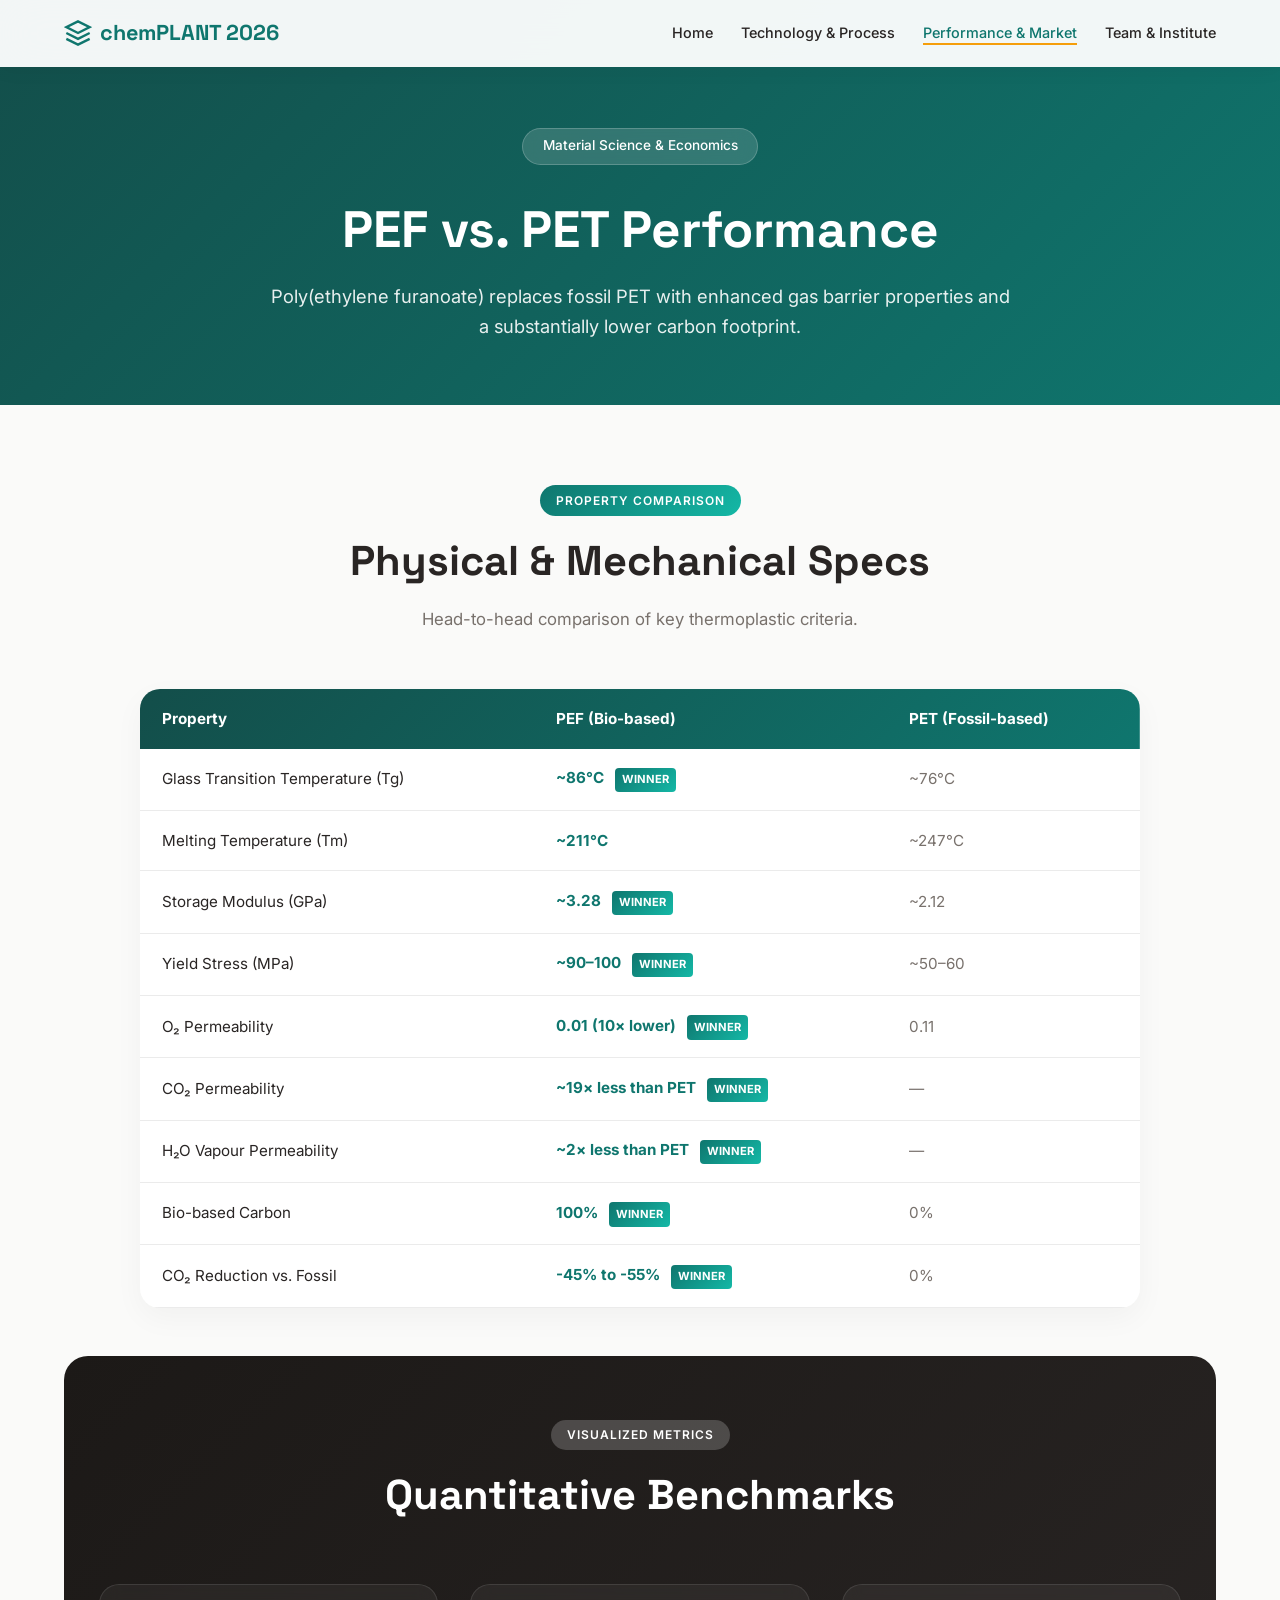
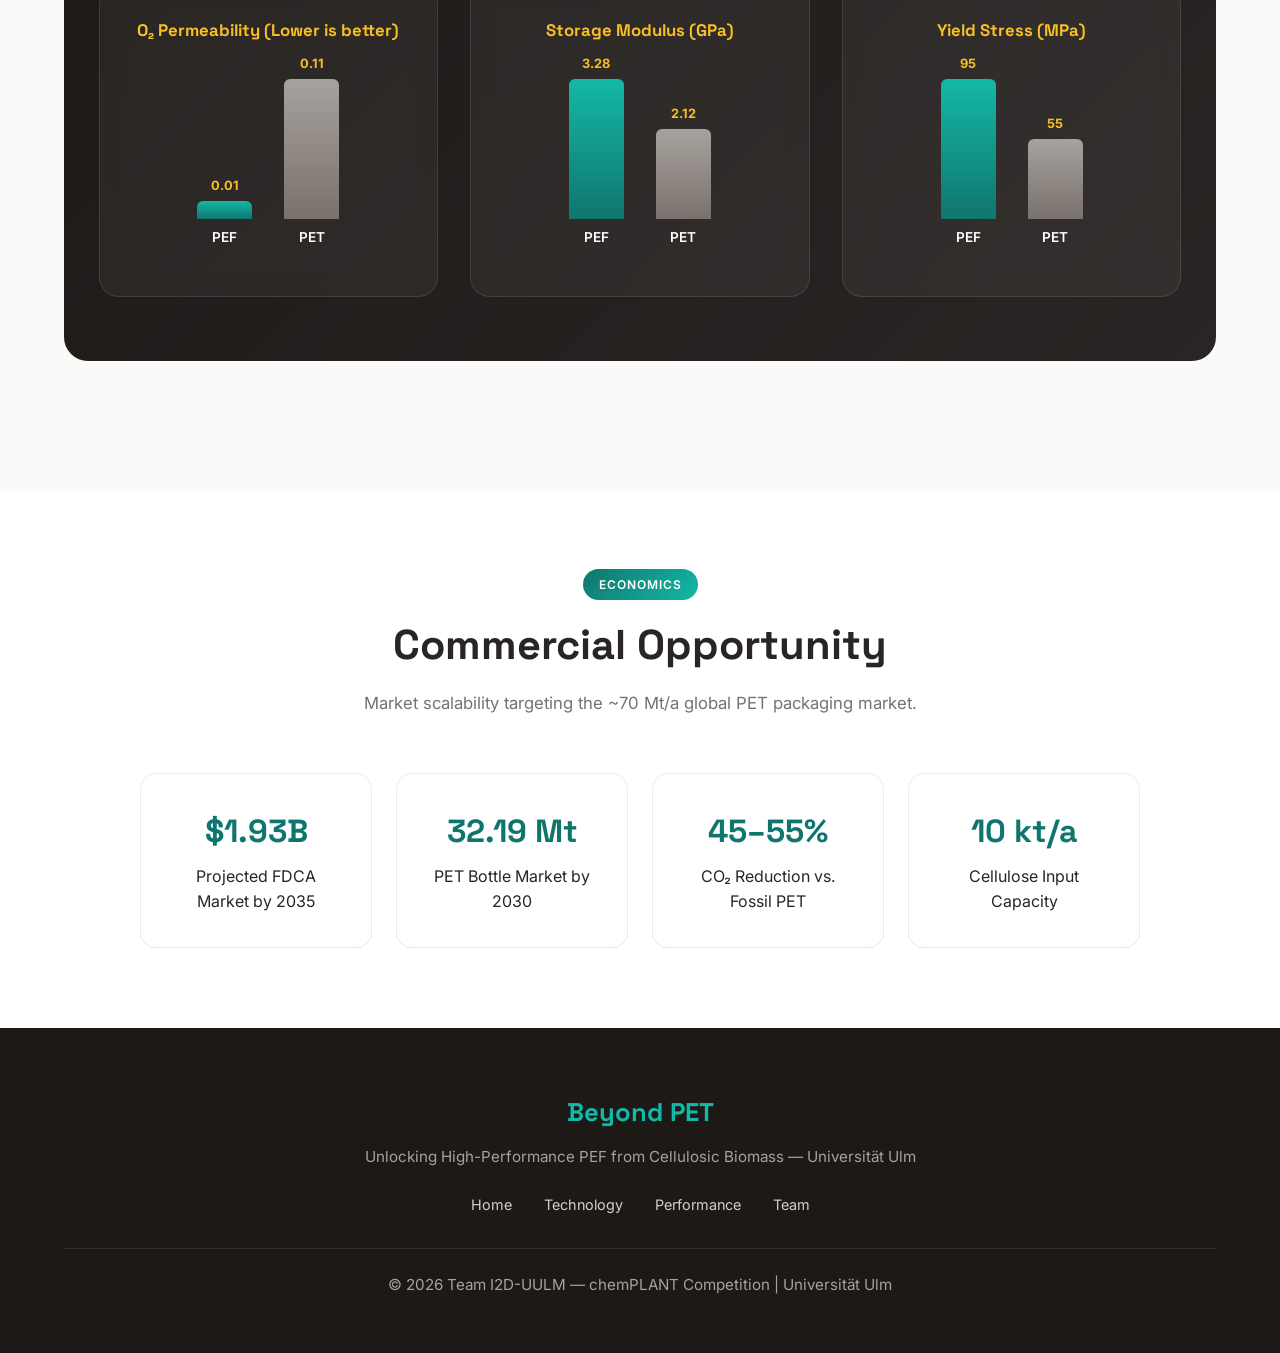
==== performance.html @ edf6e43d "Add files via upload" ====
<!DOCTYPE html>
<html lang="en">
<head>
    <meta charset="UTF-8">
    <meta name="viewport" content="width=device-width, initial-scale=1.0">
    <title>Performance & Market | Beyond PET</title>
    <link href="https://fonts.googleapis.com/css2?family=Inter:wght@300;400;500;600;700;800&family=Space+Grotesk:wght@500;700&display=swap" rel="stylesheet">
    <link rel="stylesheet" href="./styles.css">
</head>
<body>

    <nav class="navbar">
        <a href="index.html" class="logo">
            <svg viewBox="0 0 24 24" fill="none" stroke="currentColor" stroke-width="2">
                <path d="M12 2L2 7l10 5 10-5-10-5z"/><path d="M2 17l10 5 10-5"/><path d="M2 12l10 5 10-5"/>
            </svg>
            chemPLANT 2026
        </a>
        <ul class="nav-links" id="navLinks">
            <li><a href="index.html">Home</a></li>
            <li><a href="technology.html">Technology & Process</a></li>
            <li><a href="performance.html" class="active">Performance & Market</a></li>
            <li><a href="team.html">Team & Institute</a></li>
        </ul>
        <button class="mobile-menu-btn" id="mobileMenuBtn">☰</button>
    </nav>

    <header class="page-header">
        <span class="badge">Material Science & Economics</span>
        <h1>PEF vs. PET Performance</h1>
        <p>Poly(ethylene furanoate) replaces fossil PET with enhanced gas barrier properties and a substantially lower carbon footprint.</p>
    </header>

    <section>
        <div class="section-header">
            <span class="section-tag">Property Comparison</span>
            <h2 class="section-title">Physical & Mechanical Specs</h2>
            <p class="section-desc">Head-to-head comparison of key thermoplastic criteria.</p>
        </div>

        <div class="comparison-table-wrapper">
            <table class="comparison-table">
                <thead>
                    <tr>
                        <th>Property</th>
                        <th>PEF (Bio-based)</th>
                        <th>PET (Fossil-based)</th>
                    </tr>
                </thead>
                <tbody>
                    <tr>
                        <td>Glass Transition Temperature (Tg)</td>
                        <td class="pef-value">~86°C <span class="winner-badge">WINNER</span></td>
                        <td class="pet-value">~76°C</td>
                    </tr>
                    <tr>
                        <td>Melting Temperature (Tm)</td>
                        <td class="pef-value">~211°C</td>
                        <td class="pet-value">~247°C</td>
                    </tr>
                    <tr>
                        <td>Storage Modulus (GPa)</td>
                        <td class="pef-value">~3.28 <span class="winner-badge">WINNER</span></td>
                        <td class="pet-value">~2.12</td>
                    </tr>
                    <tr>
                        <td>Yield Stress (MPa)</td>
                        <td class="pef-value">~90–100 <span class="winner-badge">WINNER</span></td>
                        <td class="pet-value">~50–60</td>
                    </tr>
                    <tr>
                        <td>O₂ Permeability</td>
                        <td class="pef-value">0.01 (10× lower) <span class="winner-badge">WINNER</span></td>
                        <td class="pet-value">0.11</td>
                    </tr>
                    <tr>
                        <td>CO₂ Permeability</td>
                        <td class="pef-value">~19× less than PET <span class="winner-badge">WINNER</span></td>
                        <td class="pet-value">—</td>
                    </tr>
                    <tr>
                        <td>H₂O Vapour Permeability</td>
                        <td class="pef-value">~2× less than PET <span class="winner-badge">WINNER</span></td>
                        <td class="pet-value">—</td>
                    </tr>
                    <tr>
                        <td>Bio-based Carbon</td>
                        <td class="pef-value">100% <span class="winner-badge">WINNER</span></td>
                        <td class="pet-value">0%</td>
                    </tr>
                    <tr>
                        <td>CO₂ Reduction vs. Fossil</td>
                        <td class="pef-value">-45% to -55% <span class="winner-badge">WINNER</span></td>
                        <td class="pet-value">0%</td>
                    </tr>
                </tbody>
            </table>
        </div>

        <div class="chart-section">
            <div class="section-header">
                <span class="section-tag" style="background: rgba(255,255,255,0.2); color: #fff;">Visualized Metrics</span>
                <h2 class="section-title">Quantitative Benchmarks</h2>
            </div>
            <div class="charts-grid">
                <div class="chart-card">
                    <h3>O₂ Permeability (Lower is better)</h3>
                    <div class="bar-chart">
                        <div class="bar-group">
                            <div class="bar bar-pef" style="height: 18px;"><span class="bar-value">0.01</span></div>
                            <span class="bar-label">PEF</span>
                        </div>
                        <div class="bar-group">
                            <div class="bar bar-pet" style="height: 140px;"><span class="bar-value">0.11</span></div>
                            <span class="bar-label">PET</span>
                        </div>
                    </div>
                </div>

                <div class="chart-card">
                    <h3>Storage Modulus (GPa)</h3>
                    <div class="bar-chart">
                        <div class="bar-group">
                            <div class="bar bar-pef" style="height: 140px;"><span class="bar-value">3.28</span></div>
                            <span class="bar-label">PEF</span>
                        </div>
                        <div class="bar-group">
                            <div class="bar bar-pet" style="height: 90px;"><span class="bar-value">2.12</span></div>
                            <span class="bar-label">PET</span>
                        </div>
                    </div>
                </div>

                <div class="chart-card">
                    <h3>Yield Stress (MPa)</h3>
                    <div class="bar-chart">
                        <div class="bar-group">
                            <div class="bar bar-pef" style="height: 140px;"><span class="bar-value">95</span></div>
                            <span class="bar-label">PEF</span>
                        </div>
                        <div class="bar-group">
                            <div class="bar bar-pet" style="height: 80px;"><span class="bar-value">55</span></div>
                            <span class="bar-label">PET</span>
                        </div>
                    </div>
                </div>
            </div>
        </div>
    </section>

    <section style="background: var(--white);">
        <div class="section-header">
            <span class="section-tag">Economics</span>
            <h2 class="section-title">Commercial Opportunity</h2>
            <p class="section-desc">Market scalability targeting the ~70 Mt/a global PET packaging market.</p>
        </div>

        <div class="market-grid">
            <div class="market-card">
                <div class="market-value">$1.93B</div>
                <div>Projected FDCA Market by 2035</div>
            </div>
            <div class="market-card">
                <div class="market-value">32.19 Mt</div>
                <div>PET Bottle Market by 2030</div>
            </div>
            <div class="market-card">
                <div class="market-value">45–55%</div>
                <div>CO₂ Reduction vs. Fossil PET</div>
            </div>
            <div class="market-card">
                <div class="market-value">10 kt/a</div>
                <div>Cellulose Input Capacity</div>
            </div>
        </div>
    </section>

    <footer class="footer">
        <div class="footer-logo">Beyond PET</div>
        <p>Unlocking High-Performance PEF from Cellulosic Biomass — Universität Ulm</p>
        <div class="footer-links">
            <a href="index.html">Home</a>
            <a href="technology.html">Technology</a>
            <a href="performance.html">Performance</a>
            <a href="team.html">Team</a>
        </div>
        <div class="footer-bottom">
            <p>© 2026 Team I2D-UULM — chemPLANT Competition | Universität Ulm</p>
        </div>
    </footer>

    <script>
        const mobileMenuBtn = document.getElementById('mobileMenuBtn');
        const navLinks = document.getElementById('navLinks');
        mobileMenuBtn.addEventListener('click', () => navLinks.classList.toggle('active'));
    </script>
</body>
</html>
---- styles.css ----
:root {
    --primary: #0f766e;
    --primary-light: #14b8a6;
    --primary-dark: #134e4a;
    --accent: #f59e0b;
    --accent-light: #fbbf24;
    --bg: #fafaf9;
    --bg-dark: #1c1917;
    --text: #292524;
    --text-light: #78716c;
    --white: #ffffff;
    --border: rgba(0, 0, 0, 0.08);
}

* {
    margin: 0;
    padding: 0;
    box-sizing: border-box;
}

html {
    scroll-behavior: smooth;
}

body {
    font-family: 'Inter', sans-serif;
    background: var(--bg);
    color: var(--text);
    line-height: 1.6;
    overflow-x: hidden;
}

/* Custom Scrollbar */
::-webkit-scrollbar {
    width: 8px;
}
::-webkit-scrollbar-track {
    background: var(--bg);
}
::-webkit-scrollbar-thumb {
    background: var(--primary);
    border-radius: 4px;
}

/* Navigation */
.navbar {
    position: fixed;
    top: 0;
    width: 100%;
    z-index: 1000;
    padding: 1rem 5%;
    display: flex;
    justify-content: space-between;
    align-items: center;
    background: rgba(255, 255, 255, 0.95);
    backdrop-filter: blur(20px);
    box-shadow: 0 2px 20px rgba(0, 0, 0, 0.05);
    transition: all 0.3s ease;
}

.logo {
    font-family: 'Space Grotesk', sans-serif;
    font-weight: 700;
    font-size: 1.35rem;
    color: var(--primary);
    text-decoration: none;
    display: flex;
    align-items: center;
    gap: 0.5rem;
}

.logo svg {
    width: 28px;
    height: 28px;
}

.nav-links {
    display: flex;
    gap: 1.75rem;
    list-style: none;
}

.nav-links a {
    text-decoration: none;
    color: var(--text);
    font-weight: 500;
    font-size: 0.9rem;
    position: relative;
    transition: color 0.3s;
}

.nav-links a:hover,
.nav-links a.active {
    color: var(--primary);
}

.nav-links a::after {
    content: '';
    position: absolute;
    bottom: -4px;
    left: 0;
    width: 0;
    height: 2px;
    background: var(--accent);
    transition: width 0.3s;
}

.nav-links a:hover::after,
.nav-links a.active::after {
    width: 100%;
}

.mobile-menu-btn {
    display: none;
    background: none;
    border: none;
    cursor: pointer;
    color: var(--text);
    font-size: 1.5rem;
}

/* Page Headers / Hero */
.hero {
    min-height: 90vh;
    position: relative;
    display: flex;
    align-items: center;
    justify-content: center;
    overflow: hidden;
    background: linear-gradient(135deg, var(--primary-dark) 0%, var(--primary) 50%, var(--primary-light) 100%);
    padding-top: 5rem;
}

#canvas-container {
    position: absolute;
    top: 0;
    left: 0;
    width: 100%;
    height: 100%;
    z-index: 1;
}

.hero-content {
    position: relative;
    z-index: 2;
    text-align: center;
    color: var(--white);
    max-width: 900px;
    padding: 0 2rem;
}

.page-header {
    background: linear-gradient(135deg, var(--primary-dark) 0%, var(--primary) 100%);
    color: var(--white);
    padding: 8rem 5% 4rem;
    text-align: center;
}

.page-header h1 {
    font-family: 'Space Grotesk', sans-serif;
    font-size: clamp(2rem, 4vw, 3.2rem);
    margin-bottom: 0.75rem;
}

.page-header p {
    font-size: 1.15rem;
    opacity: 0.9;
    max-width: 750px;
    margin: 0 auto;
}

.badge {
    display: inline-flex;
    align-items: center;
    gap: 0.5rem;
    background: rgba(255, 255, 255, 0.15);
    backdrop-filter: blur(10px);
    padding: 0.4rem 1.2rem;
    border-radius: 50px;
    font-size: 0.85rem;
    font-weight: 500;
    margin-bottom: 1.5rem;
    border: 1px solid rgba(255, 255, 255, 0.2);
}

.hero h1 {
    font-family: 'Space Grotesk', sans-serif;
    font-size: clamp(2.2rem, 5vw, 4rem);
    font-weight: 700;
    line-height: 1.15;
    margin-bottom: 1.5rem;
}

.hero h1 span {
    color: var(--accent-light);
}

.hero-subtitle {
    font-size: clamp(1rem, 2vw, 1.2rem);
    opacity: 0.92;
    max-width: 720px;
    margin: 0 auto 2.5rem;
}

.hero-stats {
    display: flex;
    justify-content: center;
    gap: 3rem;
    margin-top: 2.5rem;
}

.stat-item {
    text-align: center;
}

.stat-number {
    font-family: 'Space Grotesk', sans-serif;
    font-size: 2.5rem;
    font-weight: 700;
    color: var(--accent-light);
}

.stat-label {
    font-size: 0.85rem;
    opacity: 0.85;
}

/* Sections */
section {
    padding: 5rem 5%;
    position: relative;
}

.section-header {
    text-align: center;
    max-width: 800px;
    margin: 0 auto 3.5rem;
}

.section-tag {
    display: inline-block;
    background: linear-gradient(135deg, var(--primary), var(--primary-light));
    color: var(--white);
    padding: 0.35rem 1rem;
    border-radius: 50px;
    font-size: 0.75rem;
    font-weight: 600;
    text-transform: uppercase;
    letter-spacing: 1px;
    margin-bottom: 0.75rem;
}

.section-title {
    font-family: 'Space Grotesk', sans-serif;
    font-size: clamp(1.8rem, 3.5vw, 2.6rem);
    font-weight: 700;
    color: var(--text);
    margin-bottom: 0.75rem;
}

.section-desc {
    color: var(--text-light);
    font-size: 1.05rem;
}

/* Overview Cards */
.overview-grid {
    display: grid;
    grid-template-columns: repeat(auto-fit, minmax(300px, 1fr));
    gap: 2rem;
    max-width: 1200px;
    margin: 0 auto;
}

.overview-card {
    background: var(--white);
    border-radius: 20px;
    padding: 2.5rem;
    border: 1px solid var(--border);
    transition: all 0.3s ease;
    display: flex;
    flex-direction: column;
    justify-content: space-between;
}

.overview-card:hover {
    transform: translateY(-5px);
    box-shadow: 0 15px 35px rgba(15, 118, 110, 0.08);
}

.overview-card h3 {
    font-family: 'Space Grotesk', sans-serif;
    font-size: 1.35rem;
    margin-bottom: 0.75rem;
    color: var(--text);
}

.overview-card p {
    color: var(--text-light);
    font-size: 0.95rem;
    margin-bottom: 1.5rem;
}

.card-link {
    font-weight: 600;
    font-size: 0.9rem;
    color: var(--primary);
    text-decoration: none;
    display: inline-flex;
    align-items: center;
    gap: 0.4rem;
}

.card-link:hover {
    color: var(--primary-dark);
}

/* Process Steps */
.process-flow {
    display: flex;
    flex-direction: column;
    gap: 1.75rem;
    max-width: 1100px;
    margin: 0 auto;
}

.process-step {
    display: grid;
    grid-template-columns: 80px 1fr;
    gap: 2rem;
    align-items: start;
    background: var(--white);
    border-radius: 20px;
    padding: 2.2rem;
    border: 1px solid var(--border);
    box-shadow: 0 4px 20px rgba(0, 0, 0, 0.02);
}

.step-number {
    font-family: 'Space Grotesk', sans-serif;
    font-size: 2.5rem;
    font-weight: 700;
    color: var(--primary);
    opacity: 0.35;
    text-align: center;
}

.step-content h3 {
    font-family: 'Space Grotesk', sans-serif;
    font-size: 1.3rem;
    color: var(--text);
    margin-bottom: 0.5rem;
    display: flex;
    align-items: center;
    gap: 0.75rem;
}

.step-badge {
    background: var(--bg);
    color: var(--primary);
    padding: 0.2rem 0.6rem;
    border-radius: 6px;
    font-size: 0.75rem;
    font-weight: 600;
    border: 1px solid var(--primary-light);
}

.step-details {
    display: flex;
    flex-wrap: wrap;
    gap: 0.75rem;
    margin-top: 1rem;
}

.detail-chip {
    display: flex;
    align-items: center;
    gap: 0.4rem;
    background: var(--bg);
    padding: 0.4rem 0.9rem;
    border-radius: 50px;
    font-size: 0.82rem;
    color: var(--text);
    font-weight: 500;
}

/* Flowsheet SVG */
.chain-wrap {
    max-width: 1180px;
    margin: 0 auto;
}

.chain-scroll {
    overflow-x: auto;
    background: var(--white);
    border: 1px solid var(--border);
    border-radius: 20px;
    padding: 1.5rem;
}

.chain-svg {
    display: block;
    width: 100%;
    min-width: 900px;
    height: auto;
}

.chain-node { fill: #ffffff; stroke: var(--primary); stroke-width: 2; }
.chain-node-feed { fill: #ffffff; stroke: var(--text-light); stroke-width: 2; stroke-dasharray: 5 4; }
.chain-node-product { fill: var(--primary); stroke: var(--primary-dark); stroke-width: 2; }
.chain-name { font-family: 'Space Grotesk', sans-serif; font-weight: 700; font-size: 21px; fill: var(--text); }
.chain-name-invert { font-family: 'Space Grotesk', sans-serif; font-weight: 700; font-size: 21px; fill: #ffffff; }
.chain-sub { font-family: 'Inter', sans-serif; font-size: 12px; fill: var(--text-light); }
.chain-sub-invert { font-family: 'Inter', sans-serif; font-size: 12px; fill: rgba(255,255,255,0.85); }
.chain-arrow { stroke: var(--primary); stroke-width: 3; fill: none; }
.chain-yield { font-family: 'Space Grotesk', sans-serif; font-weight: 700; font-size: 30px; fill: var(--primary); }
.chain-step { font-family: 'Space Grotesk', sans-serif; font-weight: 600; font-size: 14px; fill: var(--text); }
.chain-step-note { font-family: 'Inter', sans-serif; font-size: 12px; fill: var(--text-light); }
.chain-loop { stroke: var(--accent); stroke-width: 2.5; fill: none; stroke-dasharray: 7 6; }
.chain-loop-label { font-family: 'Space Grotesk', sans-serif; font-weight: 600; font-size: 14px; fill: #b45309; }
.chain-loop-sub { font-family: 'Inter', sans-serif; font-size: 12px; fill: var(--text-light); }

/* Table */
.comparison-table-wrapper {
    overflow-x: auto;
    border-radius: 20px;
    box-shadow: 0 10px 30px rgba(0,0,0,0.04);
    max-width: 1000px;
    margin: 0 auto 3rem;
}

.comparison-table {
    width: 100%;
    border-collapse: collapse;
    background: var(--white);
    font-size: 0.95rem;
}

.comparison-table thead {
    background: linear-gradient(135deg, var(--primary-dark), var(--primary));
    color: var(--white);
}

.comparison-table th, .comparison-table td {
    padding: 1.1rem 1.4rem;
    text-align: left;
}

.comparison-table td {
    border-bottom: 1px solid var(--border);
}

.pef-value { color: var(--primary); font-weight: 700; }
.pet-value { color: var(--text-light); }
.winner-badge {
    display: inline-block;
    background: linear-gradient(135deg, var(--primary), var(--primary-light));
    color: var(--white);
    padding: 0.2rem 0.45rem;
    border-radius: 4px;
    font-size: 0.7rem;
    font-weight: 700;
    margin-left: 0.4rem;
}

/* Charts & Market */
.chart-section {
    background: linear-gradient(135deg, var(--bg-dark), #292524);
    color: var(--white);
    border-radius: 24px;
    margin: 3rem auto;
    max-width: 1200px;
    padding: 4rem 3%;
}

.chart-section .section-title { color: var(--white); }
.chart-section .section-desc { color: rgba(255,255,255,0.7); }

.charts-grid {
    display: grid;
    grid-template-columns: repeat(auto-fit, minmax(280px, 1fr));
    gap: 2rem;
}

.chart-card {
    background: rgba(255,255,255,0.05);
    backdrop-filter: blur(10px);
    border: 1px solid rgba(255,255,255,0.1);
    border-radius: 20px;
    padding: 2rem;
    text-align: center;
}

.chart-card h3 {
    font-family: 'Space Grotesk', sans-serif;
    font-size: 1.05rem;
    margin-bottom: 1.5rem;
    color: var(--accent-light);
}

.bar-chart {
    display: flex;
    align-items: flex-end;
    justify-content: center;
    gap: 2rem;
    height: 180px;
    margin-bottom: 1rem;
}

.bar-group { display: flex; flex-direction: column; align-items: center; gap: 0.5rem; }
.bar { width: 55px; border-radius: 6px 6px 0 0; position: relative; }
.bar-pef { background: linear-gradient(to top, var(--primary), var(--primary-light)); }
.bar-pet { background: linear-gradient(to top, #78716c, #a8a29e); }
.bar-label { font-size: 0.85rem; font-weight: 600; color: var(--white); }
.bar-value {
    position: absolute;
    top: -25px;
    left: 50%;
    transform: translateX(-50%);
    font-size: 0.8rem;
    font-weight: 700;
    color: var(--accent-light);
}

.market-grid {
    display: grid;
    grid-template-columns: repeat(auto-fit, minmax(220px, 1fr));
    gap: 1.5rem;
    max-width: 1000px;
    margin: 0 auto;
}

.market-card {
    background: var(--white);
    border-radius: 16px;
    padding: 2rem;
    text-align: center;
    border: 1px solid var(--border);
}

.market-value {
    font-family: 'Space Grotesk', sans-serif;
    font-size: 2rem;
    font-weight: 700;
    color: var(--primary);
    margin-bottom: 0.4rem;
}

/* Team */
.team-grid {
    display: grid;
    grid-template-columns: repeat(auto-fit, minmax(280px, 1fr));
    gap: 2rem;
    max-width: 900px;
    margin: 0 auto;
}

.team-card {
    background: var(--white);
    border-radius: 20px;
    padding: 2.5rem;
    text-align: center;
    border: 1px solid var(--border);
    transition: all 0.3s ease;
}

.team-card:hover {
    transform: translateY(-5px);
    box-shadow: 0 15px 30px rgba(0, 0, 0, 0.05);
}

.team-avatar {
    width: 96px;
    height: 96px;
    border-radius: 50%;
    margin: 0 auto 1.5rem;
    overflow: hidden;
    box-shadow: 0 0 0 3px rgba(15, 118, 110, 0.15);
}

.team-avatar img { width: 100%; height: 100%; object-fit: cover; }
.team-card h3 { font-family: 'Space Grotesk', sans-serif; font-size: 1.25rem; margin-bottom: 0.25rem; }
.team-role { color: var(--primary); font-weight: 600; font-size: 0.9rem; margin-bottom: 0.75rem; }

.supervisors {
    margin-top: 3rem;
    text-align: center;
    padding: 2.5rem;
    background: var(--white);
    border-radius: 20px;
    max-width: 800px;
    margin-left: auto;
    margin-right: auto;
    border: 1px solid var(--border);
}

.supervisors h3 {
    font-family: 'Space Grotesk', sans-serif;
    color: var(--primary);
    margin-bottom: 1rem;
}

/* Footer */
.footer {
    background: var(--bg-dark);
    color: var(--white);
    padding: 4rem 5% 2rem;
    text-align: center;
}

.footer-logo {
    font-family: 'Space Grotesk', sans-serif;
    font-size: 1.6rem;
    font-weight: 700;
    margin-bottom: 0.75rem;
    color: var(--primary-light);
}

.footer p { color: rgba(255, 255, 255, 0.6); max-width: 600px; margin: 0 auto 1.5rem; font-size: 0.95rem; }
.footer-links { display: flex; justify-content: center; gap: 2rem; margin-bottom: 2rem; }
.footer-links a { color: rgba(255, 255, 255, 0.8); text-decoration: none; font-size: 0.9rem; }
.footer-links a:hover { color: var(--accent-light); }
.footer-bottom { border-top: 1px solid rgba(255, 255, 255, 0.1); padding-top: 1.5rem; color: rgba(255, 255, 255, 0.4); font-size: 0.8rem; }

@media (max-width: 768px) {
    .nav-links {
        display: none;
        position: absolute;
        top: 100%;
        left: 0;
        width: 100%;
        background: var(--white);
        flex-direction: column;
        padding: 1.5rem;
        box-shadow: 0 10px 30px rgba(0,0,0,0.1);
    }
    .nav-links.active { display: flex; }
    .mobile-menu-btn { display: block; }
    .hero-stats { flex-direction: column; gap: 1.5rem; }
    .process-step { grid-template-columns: 1fr; text-align: center; }
}
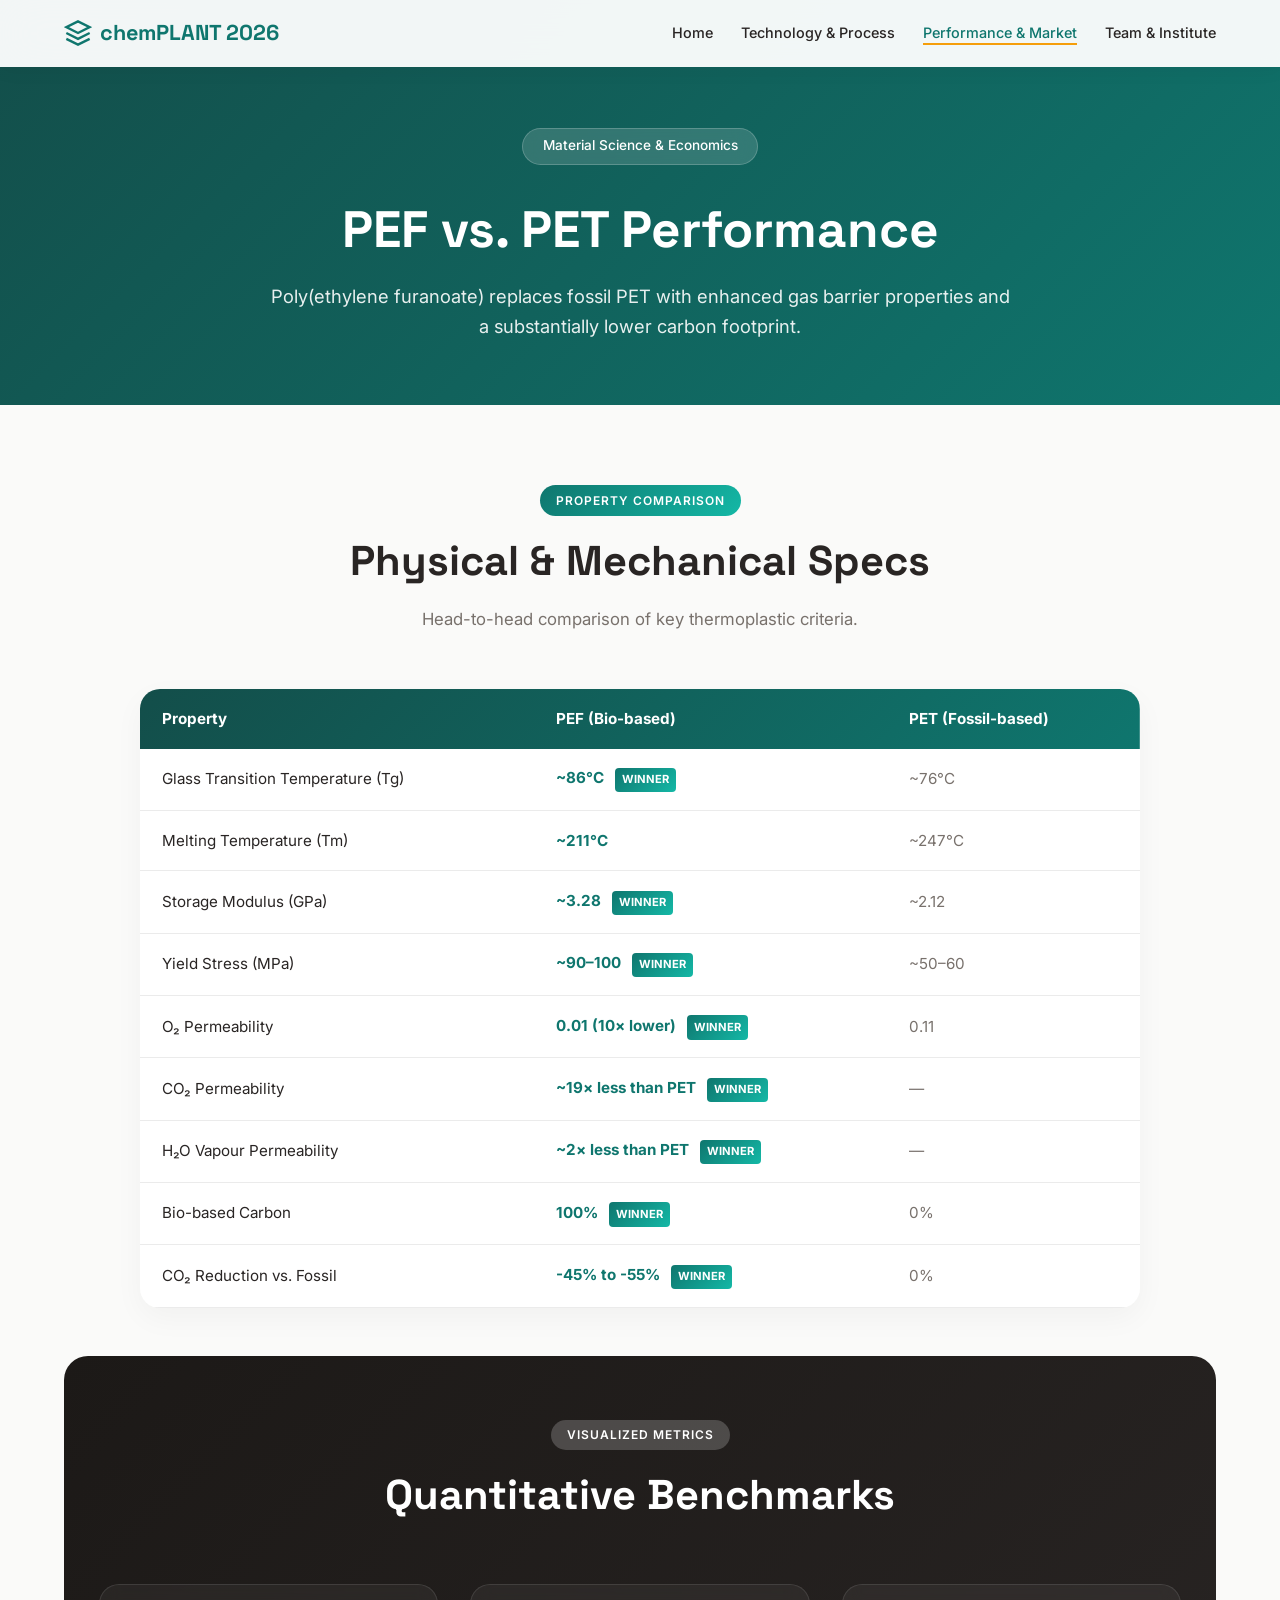
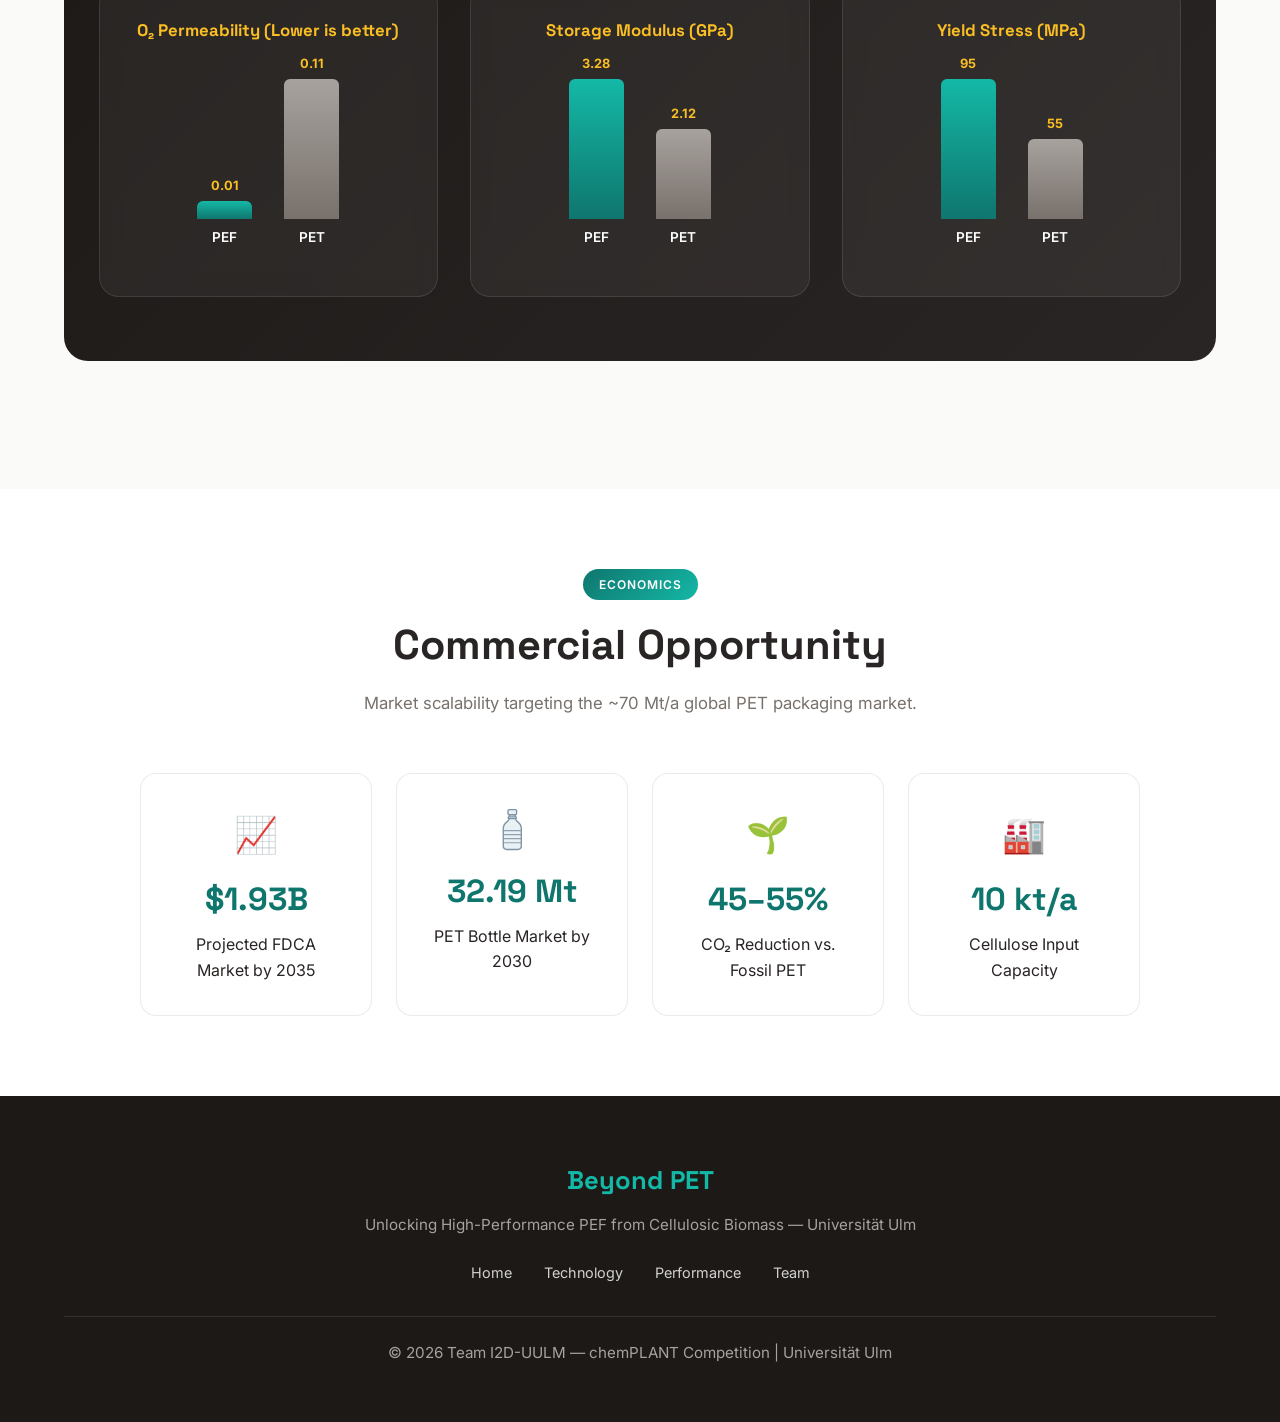
==== commit bbeea107: "Update performance.html" ====
--- a/performance.html
+++ b/performance.html
@@ -6,6 +6,21 @@
     <title>Performance & Market | Beyond PET</title>
     <link href="https://fonts.googleapis.com/css2?family=Inter:wght@300;400;500;600;700;800&family=Space+Grotesk:wght@500;700&display=swap" rel="stylesheet">
     <link rel="stylesheet" href="./styles.css">
+    <style>
+        .market-icon {
+            font-size: 2.2rem;
+            margin-bottom: 0.75rem;
+            min-height: 48px;
+            display: flex;
+            align-items: center;
+            justify-content: center;
+        }
+        .market-icon svg {
+            height: 44px;
+            width: auto;
+            display: block;
+        }
+    </style>
 </head>
 <body>
 
@@ -157,18 +172,36 @@
 
         <div class="market-grid">
             <div class="market-card">
+                <div class="market-icon">📈</div>
                 <div class="market-value">$1.93B</div>
                 <div>Projected FDCA Market by 2035</div>
             </div>
             <div class="market-card">
+                <div class="market-icon">
+                    <svg viewBox="0 0 26 40" xmlns="http://www.w3.org/2000/svg" role="img" aria-label="Clear plastic bottle">
+                        <g fill="#eaf1f5" stroke="#7f95a6" stroke-width="1.25" stroke-linejoin="round" stroke-linecap="round">
+                            <path d="M10.2,6 L10.2,9.2 C10.2,10.5 9.6,11.4 8.6,12.2 C6.2,14 4.8,16 4.8,18.6 L4.8,34.4 C4.8,36.3 6.2,37.7 8,37.7 L18,37.7 C19.8,37.7 21.2,36.3 21.2,34.4 L21.2,18.6 C21.2,16 19.8,14 17.4,12.2 C16.4,11.4 15.8,10.5 15.8,9.2 L15.8,6 Z"/>
+                            <rect x="9.1" y="1.5" width="7.8" height="4.6" rx="1"/>
+                            <rect x="9.3" y="8.1" width="7.4" height="1.6" rx="0.7"/>
+                        </g>
+                        <g stroke="#7f95a6" stroke-width="1.1" stroke-linecap="round" opacity="0.85">
+                            <path d="M5.2,20.5 H20.8"/>
+                            <path d="M5.2,24.2 H20.8"/>
+                            <path d="M5.2,27.9 H20.8"/>
+                            <path d="M5.2,31.6 H20.8"/>
+                        </g>
+                    </svg>
+                </div>
                 <div class="market-value">32.19 Mt</div>
                 <div>PET Bottle Market by 2030</div>
             </div>
             <div class="market-card">
+                <div class="market-icon">🌱</div>
                 <div class="market-value">45–55%</div>
                 <div>CO₂ Reduction vs. Fossil PET</div>
             </div>
             <div class="market-card">
+                <div class="market-icon">🏭</div>
                 <div class="market-value">10 kt/a</div>
                 <div>Cellulose Input Capacity</div>
             </div>
@@ -195,4 +228,4 @@
         mobileMenuBtn.addEventListener('click', () => navLinks.classList.toggle('active'));
     </script>
 </body>
-</html>+</html>
